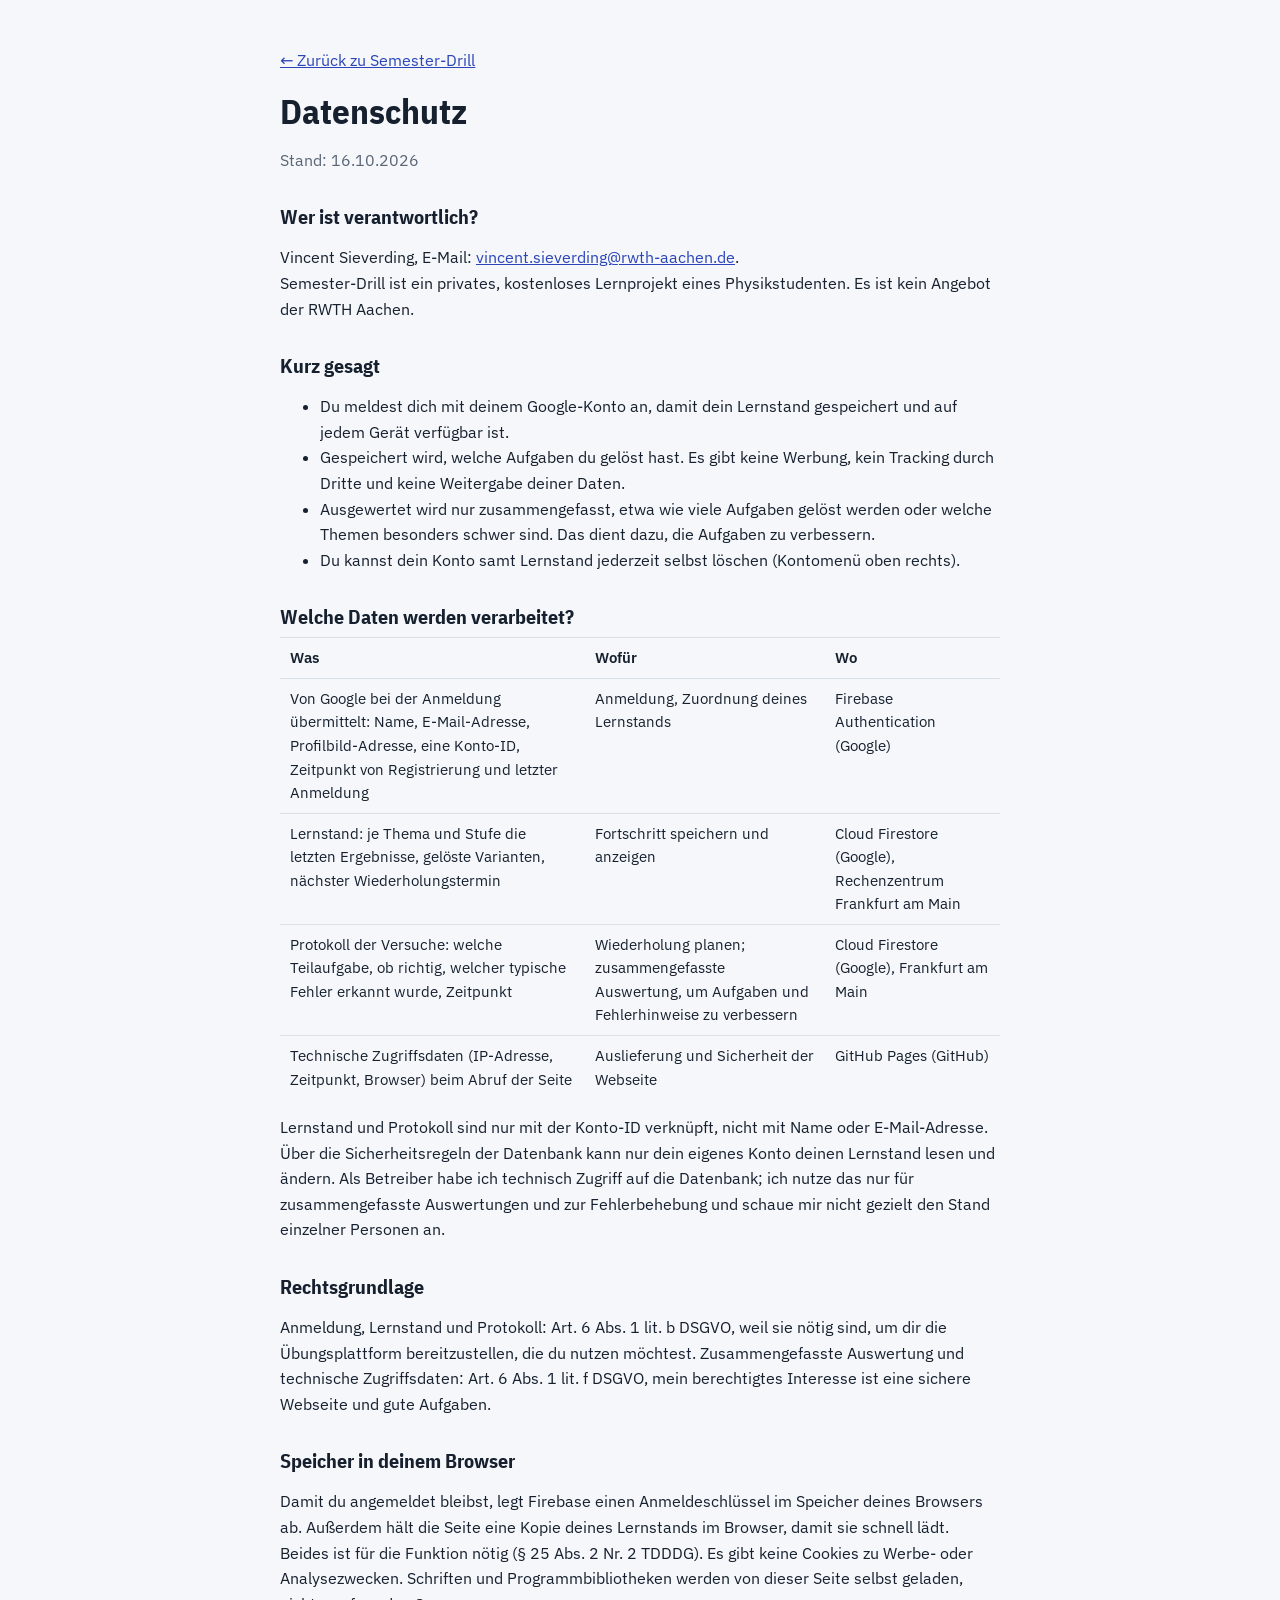
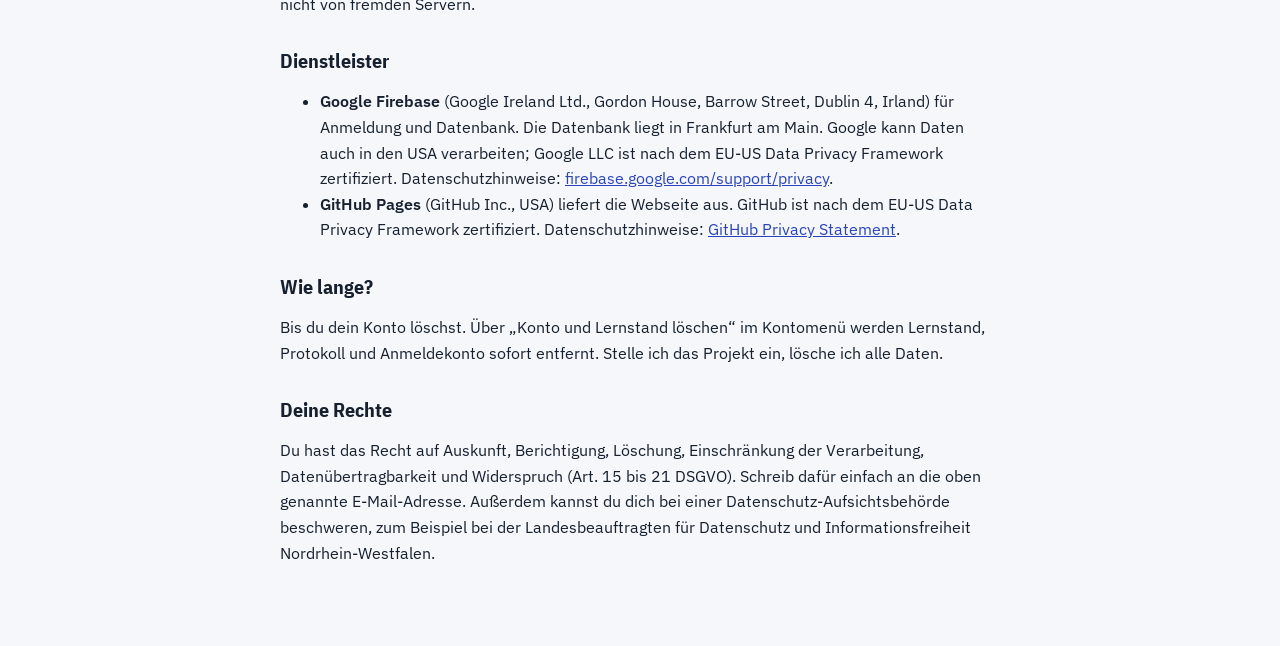
==== datenschutz.html @ 7248c143 "Semester-Drill Web-Version Co-Authored-By: Claude Opus 5.5 <noreply@anthropic.com>" ====
<!doctype html>
<html lang="de">
<head>
<meta charset="utf-8">
<meta name="viewport" content="width=device-width, initial-scale=1">
<title>Datenschutz · Semester-Drill</title>
<link rel="stylesheet" href="fonts/fonts.css">
<style>
:root { --ground: #F5F7FA; --surface: #FFFFFF; --ink: #16202E; --muted: #5A6576; --rule: #DAE0E8; --accent: #2B45B8;
  --display: "IBM Plex Sans Condensed", "Arial Narrow", sans-serif; --body: "IBM Plex Sans", "Segoe UI", system-ui, sans-serif; }
@media (prefers-color-scheme: dark) { :root:not([data-theme="light"]) { --ground: #0E131A; --surface: #151C26; --ink: #E4E9F0; --muted: #98A3B3; --rule: #2A3444; --accent: #8FA3FF; } }
:root[data-theme="dark"] { --ground: #0E131A; --surface: #151C26; --ink: #E4E9F0; --muted: #98A3B3; --rule: #2A3444; --accent: #8FA3FF; }
* { box-sizing: border-box; }
body { background: var(--ground); color: var(--ink); font-family: var(--body); line-height: 1.6; margin: 0; padding: 0 16px 64px; }
main { max-width: 72ch; margin: 0 auto; padding-top: 32px; }
h1, h2 { font-family: var(--display); line-height: 1.2; }
h1 { font-size: 2.2rem; margin: 0 0 4px; }
h2 { font-size: 1.25rem; margin: 32px 0 8px; }
a { color: var(--accent); }
.muted { color: var(--muted); }
table { border-collapse: collapse; width: 100%; font-size: .92rem; }
th, td { text-align: left; vertical-align: top; padding: 8px 10px; border-top: 1px solid var(--rule); }
</style>
</head>
<body>
<main>
<p><a href="./">← Zurück zu Semester-Drill</a></p>
<h1>Datenschutz</h1>
<p class="muted">Stand: 16.10.2026</p>

<h2>Wer ist verantwortlich?</h2>
<p>Vincent Sieverding, E-Mail: <a href="mailto:vincent.sieverding@rwth-aachen.de">vincent.sieverding@rwth-aachen.de</a>.<br>
Semester-Drill ist ein privates, kostenloses Lernprojekt eines Physikstudenten. Es ist kein Angebot der RWTH Aachen.</p>

<h2>Kurz gesagt</h2>
<ul>
  <li>Du meldest dich mit deinem Google-Konto an, damit dein Lernstand gespeichert und auf jedem Gerät verfügbar ist.</li>
  <li>Gespeichert wird, welche Aufgaben du gelöst hast. Es gibt keine Werbung, kein Tracking durch Dritte und keine Weitergabe deiner Daten.</li>
  <li>Ausgewertet wird nur zusammengefasst, etwa wie viele Aufgaben gelöst werden oder welche Themen besonders schwer sind.
    Das dient dazu, die Aufgaben zu verbessern.</li>
  <li>Du kannst dein Konto samt Lernstand jederzeit selbst löschen (Kontomenü oben rechts).</li>
</ul>

<h2>Welche Daten werden verarbeitet?</h2>
<table>
  <tr><th>Was</th><th>Wofür</th><th>Wo</th></tr>
  <tr><td>Von Google bei der Anmeldung übermittelt: Name, E-Mail-Adresse, Profilbild-Adresse, eine Konto-ID, Zeitpunkt
    von Registrierung und letzter Anmeldung</td><td>Anmeldung, Zuordnung deines Lernstands</td><td>Firebase Authentication (Google)</td></tr>
  <tr><td>Lernstand: je Thema und Stufe die letzten Ergebnisse, gelöste Varianten, nächster Wiederholungstermin</td>
    <td>Fortschritt speichern und anzeigen</td><td>Cloud Firestore (Google), Rechenzentrum Frankfurt am Main</td></tr>
  <tr><td>Protokoll der Versuche: welche Teilaufgabe, ob richtig, welcher typische Fehler erkannt wurde, Zeitpunkt</td>
    <td>Wiederholung planen; zusammengefasste Auswertung, um Aufgaben und Fehlerhinweise zu verbessern</td>
    <td>Cloud Firestore (Google), Frankfurt am Main</td></tr>
  <tr><td>Technische Zugriffsdaten (IP-Adresse, Zeitpunkt, Browser) beim Abruf der Seite</td>
    <td>Auslieferung und Sicherheit der Webseite</td><td>GitHub Pages (GitHub)</td></tr>
</table>
<p>Lernstand und Protokoll sind nur mit der Konto-ID verknüpft, nicht mit Name oder E-Mail-Adresse. Über die
Sicherheitsregeln der Datenbank kann nur dein eigenes Konto deinen Lernstand lesen und ändern. Als Betreiber habe ich
technisch Zugriff auf die Datenbank; ich nutze das nur für zusammengefasste Auswertungen und zur Fehlerbehebung und
schaue mir nicht gezielt den Stand einzelner Personen an.</p>

<h2>Rechtsgrundlage</h2>
<p>Anmeldung, Lernstand und Protokoll: Art. 6 Abs. 1 lit. b DSGVO, weil sie nötig sind, um dir die Übungsplattform
bereitzustellen, die du nutzen möchtest. Zusammengefasste Auswertung und technische Zugriffsdaten: Art. 6 Abs. 1 lit. f
DSGVO, mein berechtigtes Interesse ist eine sichere Webseite und gute Aufgaben.</p>

<h2>Speicher in deinem Browser</h2>
<p>Damit du angemeldet bleibst, legt Firebase einen Anmeldeschlüssel im Speicher deines Browsers ab. Außerdem hält die
Seite eine Kopie deines Lernstands im Browser, damit sie schnell lädt. Beides ist für die Funktion nötig (§ 25 Abs. 2
Nr. 2 TDDDG). Es gibt keine Cookies zu Werbe- oder Analysezwecken. Schriften und Programmbibliotheken werden von dieser
Seite selbst geladen, nicht von fremden Servern.</p>

<h2>Dienstleister</h2>
<ul>
  <li><strong>Google Firebase</strong> (Google Ireland Ltd., Gordon House, Barrow Street, Dublin 4, Irland) für Anmeldung
    und Datenbank. Die Datenbank liegt in Frankfurt am Main. Google kann Daten auch in den USA verarbeiten; Google LLC ist
    nach dem EU-US Data Privacy Framework zertifiziert. Datenschutzhinweise:
    <a href="https://firebase.google.com/support/privacy">firebase.google.com/support/privacy</a>.</li>
  <li><strong>GitHub Pages</strong> (GitHub Inc., USA) liefert die Webseite aus. GitHub ist nach dem EU-US Data Privacy
    Framework zertifiziert. Datenschutzhinweise:
    <a href="https://docs.github.com/de/site-policy/privacy-policies/github-general-privacy-statement">GitHub Privacy Statement</a>.</li>
</ul>

<h2>Wie lange?</h2>
<p>Bis du dein Konto löschst. Über „Konto und Lernstand löschen“ im Kontomenü werden Lernstand, Protokoll und
Anmeldekonto sofort entfernt. Stelle ich das Projekt ein, lösche ich alle Daten.</p>

<h2>Deine Rechte</h2>
<p>Du hast das Recht auf Auskunft, Berichtigung, Löschung, Einschränkung der Verarbeitung, Datenübertragbarkeit und
Widerspruch (Art. 15 bis 21 DSGVO). Schreib dafür einfach an die oben genannte E-Mail-Adresse. Außerdem kannst du dich bei
einer Datenschutz-Aufsichtsbehörde beschweren, zum Beispiel bei der Landesbeauftragten für Datenschutz und
Informationsfreiheit Nordrhein-Westfalen.</p>
</main>
</body>
</html>
---- fonts/fonts.css ----
/* greek */
@font-face {
  font-family: 'IBM Plex Sans';
  font-style: normal;
  font-weight: 400;
  font-stretch: 100%;
  font-display: swap;
  src: url(IBMPlexSans-400-greek.woff2) format('woff2');
  unicode-range: U+0370-0377, U+037A-037F, U+0384-038A, U+038C, U+038E-03A1, U+03A3-03FF;
}
/* latin-ext */
@font-face {
  font-family: 'IBM Plex Sans';
  font-style: normal;
  font-weight: 400;
  font-stretch: 100%;
  font-display: swap;
  src: url(IBMPlexSans-400-latin-ext.woff2) format('woff2');
  unicode-range: U+0100-02BA, U+02BD-02C5, U+02C7-02CC, U+02CE-02D7, U+02DD-02FF, U+0304, U+0308, U+0329, U+1D00-1DBF, U+1E00-1E9F, U+1EF2-1EFF, U+2020, U+20A0-20AB, U+20AD-20C4, U+2113, U+2C60-2C7F, U+A720-A7FF;
}
/* latin */
@font-face {
  font-family: 'IBM Plex Sans';
  font-style: normal;
  font-weight: 400;
  font-stretch: 100%;
  font-display: swap;
  src: url(IBMPlexSans-400-latin.woff2) format('woff2');
  unicode-range: U+0000-00FF, U+0131, U+0152-0153, U+02BB-02BC, U+02C6, U+02DA, U+02DC, U+0304, U+0308, U+0329, U+2000-206F, U+20AC, U+2122, U+2191, U+2193, U+2212, U+2215, U+FEFF, U+FFFD;
}
/* greek */
@font-face {
  font-family: 'IBM Plex Sans';
  font-style: normal;
  font-weight: 500;
  font-stretch: 100%;
  font-display: swap;
  src: url(IBMPlexSans-500-greek.woff2) format('woff2');
  unicode-range: U+0370-0377, U+037A-037F, U+0384-038A, U+038C, U+038E-03A1, U+03A3-03FF;
}
/* latin-ext */
@font-face {
  font-family: 'IBM Plex Sans';
  font-style: normal;
  font-weight: 500;
  font-stretch: 100%;
  font-display: swap;
  src: url(IBMPlexSans-500-latin-ext.woff2) format('woff2');
  unicode-range: U+0100-02BA, U+02BD-02C5, U+02C7-02CC, U+02CE-02D7, U+02DD-02FF, U+0304, U+0308, U+0329, U+1D00-1DBF, U+1E00-1E9F, U+1EF2-1EFF, U+2020, U+20A0-20AB, U+20AD-20C4, U+2113, U+2C60-2C7F, U+A720-A7FF;
}
/* latin */
@font-face {
  font-family: 'IBM Plex Sans';
  font-style: normal;
  font-weight: 500;
  font-stretch: 100%;
  font-display: swap;
  src: url(IBMPlexSans-500-latin.woff2) format('woff2');
  unicode-range: U+0000-00FF, U+0131, U+0152-0153, U+02BB-02BC, U+02C6, U+02DA, U+02DC, U+0304, U+0308, U+0329, U+2000-206F, U+20AC, U+2122, U+2191, U+2193, U+2212, U+2215, U+FEFF, U+FFFD;
}
/* greek */
@font-face {
  font-family: 'IBM Plex Sans';
  font-style: normal;
  font-weight: 600;
  font-stretch: 100%;
  font-display: swap;
  src: url(IBMPlexSans-600-greek.woff2) format('woff2');
  unicode-range: U+0370-0377, U+037A-037F, U+0384-038A, U+038C, U+038E-03A1, U+03A3-03FF;
}
/* latin-ext */
@font-face {
  font-family: 'IBM Plex Sans';
  font-style: normal;
  font-weight: 600;
  font-stretch: 100%;
  font-display: swap;
  src: url(IBMPlexSans-600-latin-ext.woff2) format('woff2');
  unicode-range: U+0100-02BA, U+02BD-02C5, U+02C7-02CC, U+02CE-02D7, U+02DD-02FF, U+0304, U+0308, U+0329, U+1D00-1DBF, U+1E00-1E9F, U+1EF2-1EFF, U+2020, U+20A0-20AB, U+20AD-20C4, U+2113, U+2C60-2C7F, U+A720-A7FF;
}
/* latin */
@font-face {
  font-family: 'IBM Plex Sans';
  font-style: normal;
  font-weight: 600;
  font-stretch: 100%;
  font-display: swap;
  src: url(IBMPlexSans-600-latin.woff2) format('woff2');
  unicode-range: U+0000-00FF, U+0131, U+0152-0153, U+02BB-02BC, U+02C6, U+02DA, U+02DC, U+0304, U+0308, U+0329, U+2000-206F, U+20AC, U+2122, U+2191, U+2193, U+2212, U+2215, U+FEFF, U+FFFD;
}
/* latin-ext */
@font-face {
  font-family: 'IBM Plex Sans Condensed';
  font-style: normal;
  font-weight: 500;
  font-display: swap;
  src: url(IBMPlexSansCondensed-500-latin-ext.woff2) format('woff2');
  unicode-range: U+0100-02BA, U+02BD-02C5, U+02C7-02CC, U+02CE-02D7, U+02DD-02FF, U+0304, U+0308, U+0329, U+1D00-1DBF, U+1E00-1E9F, U+1EF2-1EFF, U+2020, U+20A0-20AB, U+20AD-20C4, U+2113, U+2C60-2C7F, U+A720-A7FF;
}
/* latin */
@font-face {
  font-family: 'IBM Plex Sans Condensed';
  font-style: normal;
  font-weight: 500;
  font-display: swap;
  src: url(IBMPlexSansCondensed-500-latin.woff2) format('woff2');
  unicode-range: U+0000-00FF, U+0131, U+0152-0153, U+02BB-02BC, U+02C6, U+02DA, U+02DC, U+0304, U+0308, U+0329, U+2000-206F, U+20AC, U+2122, U+2191, U+2193, U+2212, U+2215, U+FEFF, U+FFFD;
}
/* latin-ext */
@font-face {
  font-family: 'IBM Plex Sans Condensed';
  font-style: normal;
  font-weight: 600;
  font-display: swap;
  src: url(IBMPlexSansCondensed-600-latin-ext.woff2) format('woff2');
  unicode-range: U+0100-02BA, U+02BD-02C5, U+02C7-02CC, U+02CE-02D7, U+02DD-02FF, U+0304, U+0308, U+0329, U+1D00-1DBF, U+1E00-1E9F, U+1EF2-1EFF, U+2020, U+20A0-20AB, U+20AD-20C4, U+2113, U+2C60-2C7F, U+A720-A7FF;
}
/* latin */
@font-face {
  font-family: 'IBM Plex Sans Condensed';
  font-style: normal;
  font-weight: 600;
  font-display: swap;
  src: url(IBMPlexSansCondensed-600-latin.woff2) format('woff2');
  unicode-range: U+0000-00FF, U+0131, U+0152-0153, U+02BB-02BC, U+02C6, U+02DA, U+02DC, U+0304, U+0308, U+0329, U+2000-206F, U+20AC, U+2122, U+2191, U+2193, U+2212, U+2215, U+FEFF, U+FFFD;
}
/* latin-ext */
@font-face {
  font-family: 'IBM Plex Sans Condensed';
  font-style: normal;
  font-weight: 700;
  font-display: swap;
  src: url(IBMPlexSansCondensed-700-latin-ext.woff2) format('woff2');
  unicode-range: U+0100-02BA, U+02BD-02C5, U+02C7-02CC, U+02CE-02D7, U+02DD-02FF, U+0304, U+0308, U+0329, U+1D00-1DBF, U+1E00-1E9F, U+1EF2-1EFF, U+2020, U+20A0-20AB, U+20AD-20C4, U+2113, U+2C60-2C7F, U+A720-A7FF;
}
/* latin */
@font-face {
  font-family: 'IBM Plex Sans Condensed';
  font-style: normal;
  font-weight: 700;
  font-display: swap;
  src: url(IBMPlexSansCondensed-700-latin.woff2) format('woff2');
  unicode-range: U+0000-00FF, U+0131, U+0152-0153, U+02BB-02BC, U+02C6, U+02DA, U+02DC, U+0304, U+0308, U+0329, U+2000-206F, U+20AC, U+2122, U+2191, U+2193, U+2212, U+2215, U+FEFF, U+FFFD;
}
/* greek */
@font-face {
  font-family: 'JetBrains Mono';
  font-style: normal;
  font-weight: 400;
  font-display: swap;
  src: url(JetBrainsMono-400-greek.woff2) format('woff2');
  unicode-range: U+0370-0377, U+037A-037F, U+0384-038A, U+038C, U+038E-03A1, U+03A3-03FF;
}
/* latin-ext */
@font-face {
  font-family: 'JetBrains Mono';
  font-style: normal;
  font-weight: 400;
  font-display: swap;
  src: url(JetBrainsMono-400-latin-ext.woff2) format('woff2');
  unicode-range: U+0100-02BA, U+02BD-02C5, U+02C7-02CC, U+02CE-02D7, U+02DD-02FF, U+0304, U+0308, U+0329, U+1D00-1DBF, U+1E00-1E9F, U+1EF2-1EFF, U+2020, U+20A0-20AB, U+20AD-20C4, U+2113, U+2C60-2C7F, U+A720-A7FF;
}
/* latin */
@font-face {
  font-family: 'JetBrains Mono';
  font-style: normal;
  font-weight: 400;
  font-display: swap;
  src: url(JetBrainsMono-400-latin.woff2) format('woff2');
  unicode-range: U+0000-00FF, U+0131, U+0152-0153, U+02BB-02BC, U+02C6, U+02DA, U+02DC, U+0304, U+0308, U+0329, U+2000-206F, U+20AC, U+2122, U+2191, U+2193, U+2212, U+2215, U+FEFF, U+FFFD;
}
/* greek */
@font-face {
  font-family: 'JetBrains Mono';
  font-style: normal;
  font-weight: 500;
  font-display: swap;
  src: url(JetBrainsMono-500-greek.woff2) format('woff2');
  unicode-range: U+0370-0377, U+037A-037F, U+0384-038A, U+038C, U+038E-03A1, U+03A3-03FF;
}
/* latin-ext */
@font-face {
  font-family: 'JetBrains Mono';
  font-style: normal;
  font-weight: 500;
  font-display: swap;
  src: url(JetBrainsMono-500-latin-ext.woff2) format('woff2');
  unicode-range: U+0100-02BA, U+02BD-02C5, U+02C7-02CC, U+02CE-02D7, U+02DD-02FF, U+0304, U+0308, U+0329, U+1D00-1DBF, U+1E00-1E9F, U+1EF2-1EFF, U+2020, U+20A0-20AB, U+20AD-20C4, U+2113, U+2C60-2C7F, U+A720-A7FF;
}
/* latin */
@font-face {
  font-family: 'JetBrains Mono';
  font-style: normal;
  font-weight: 500;
  font-display: swap;
  src: url(JetBrainsMono-500-latin.woff2) format('woff2');
  unicode-range: U+0000-00FF, U+0131, U+0152-0153, U+02BB-02BC, U+02C6, U+02DA, U+02DC, U+0304, U+0308, U+0329, U+2000-206F, U+20AC, U+2122, U+2191, U+2193, U+2212, U+2215, U+FEFF, U+FFFD;
}
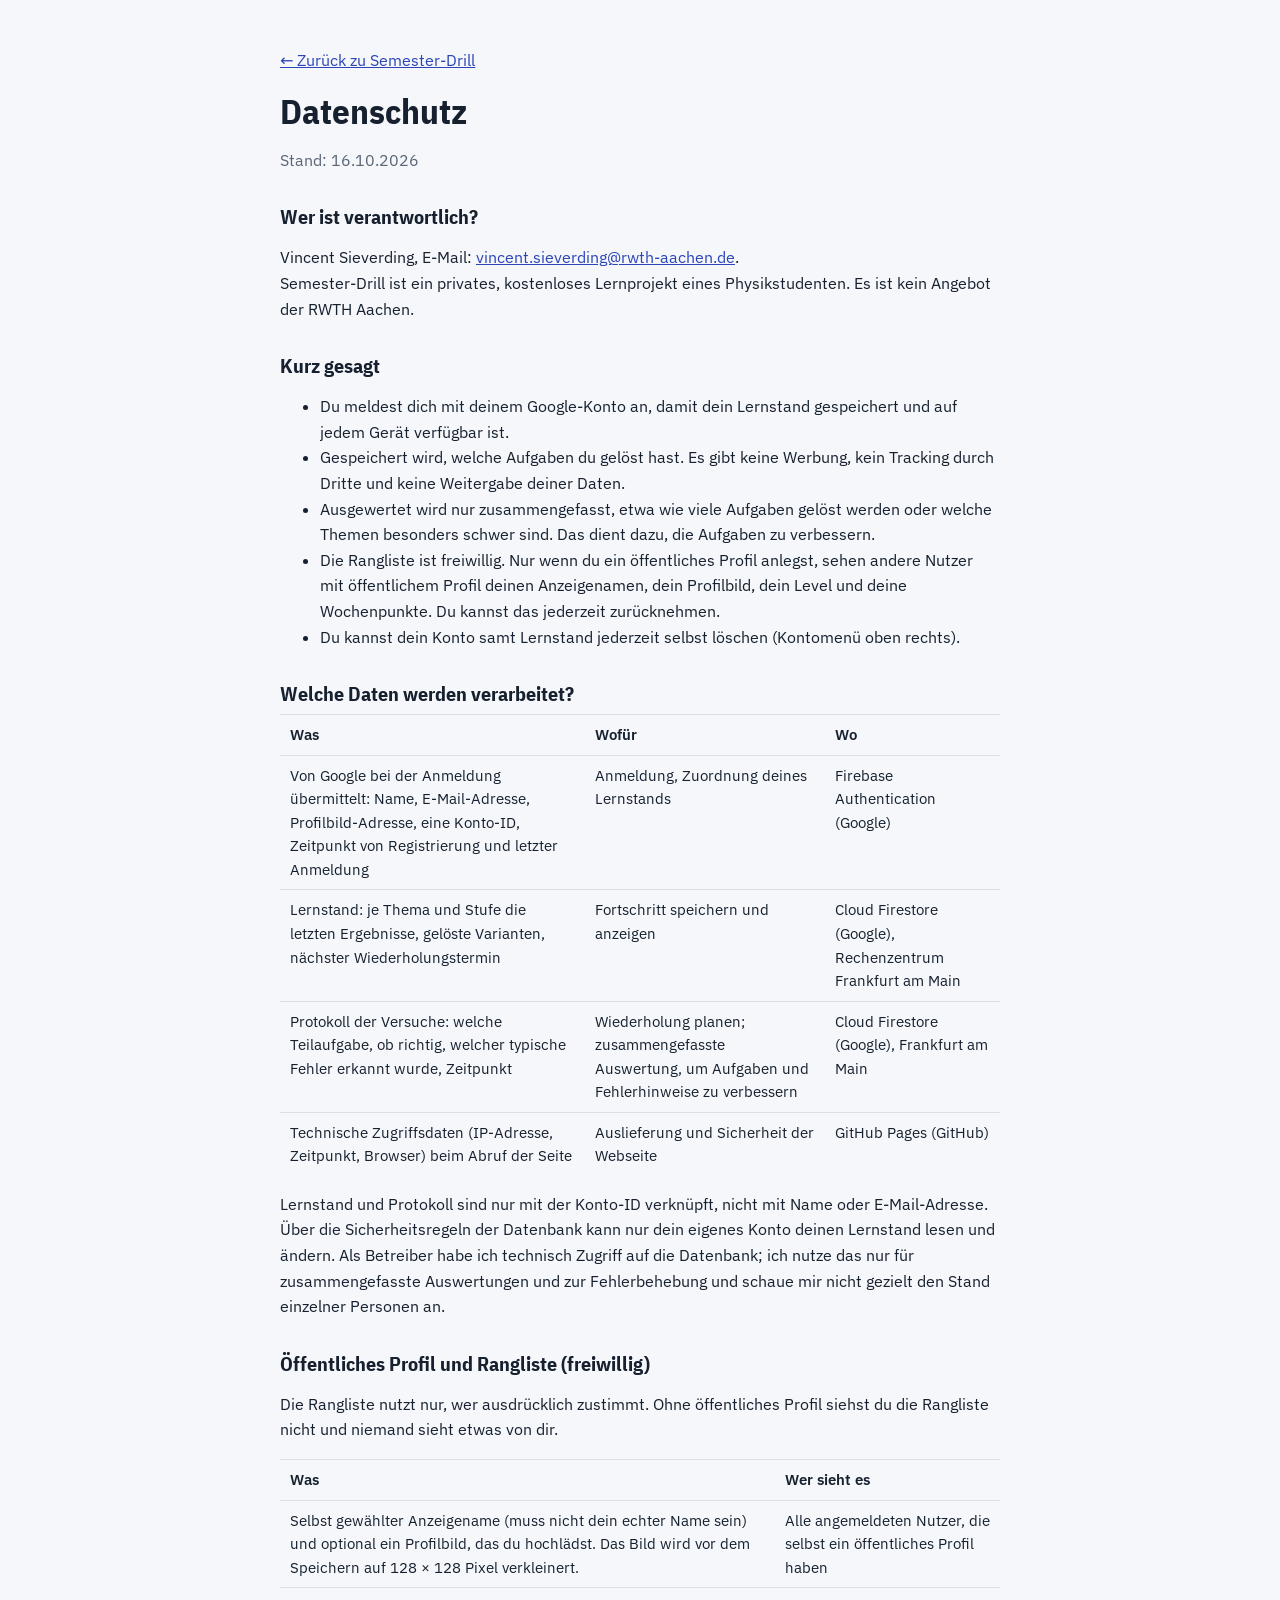
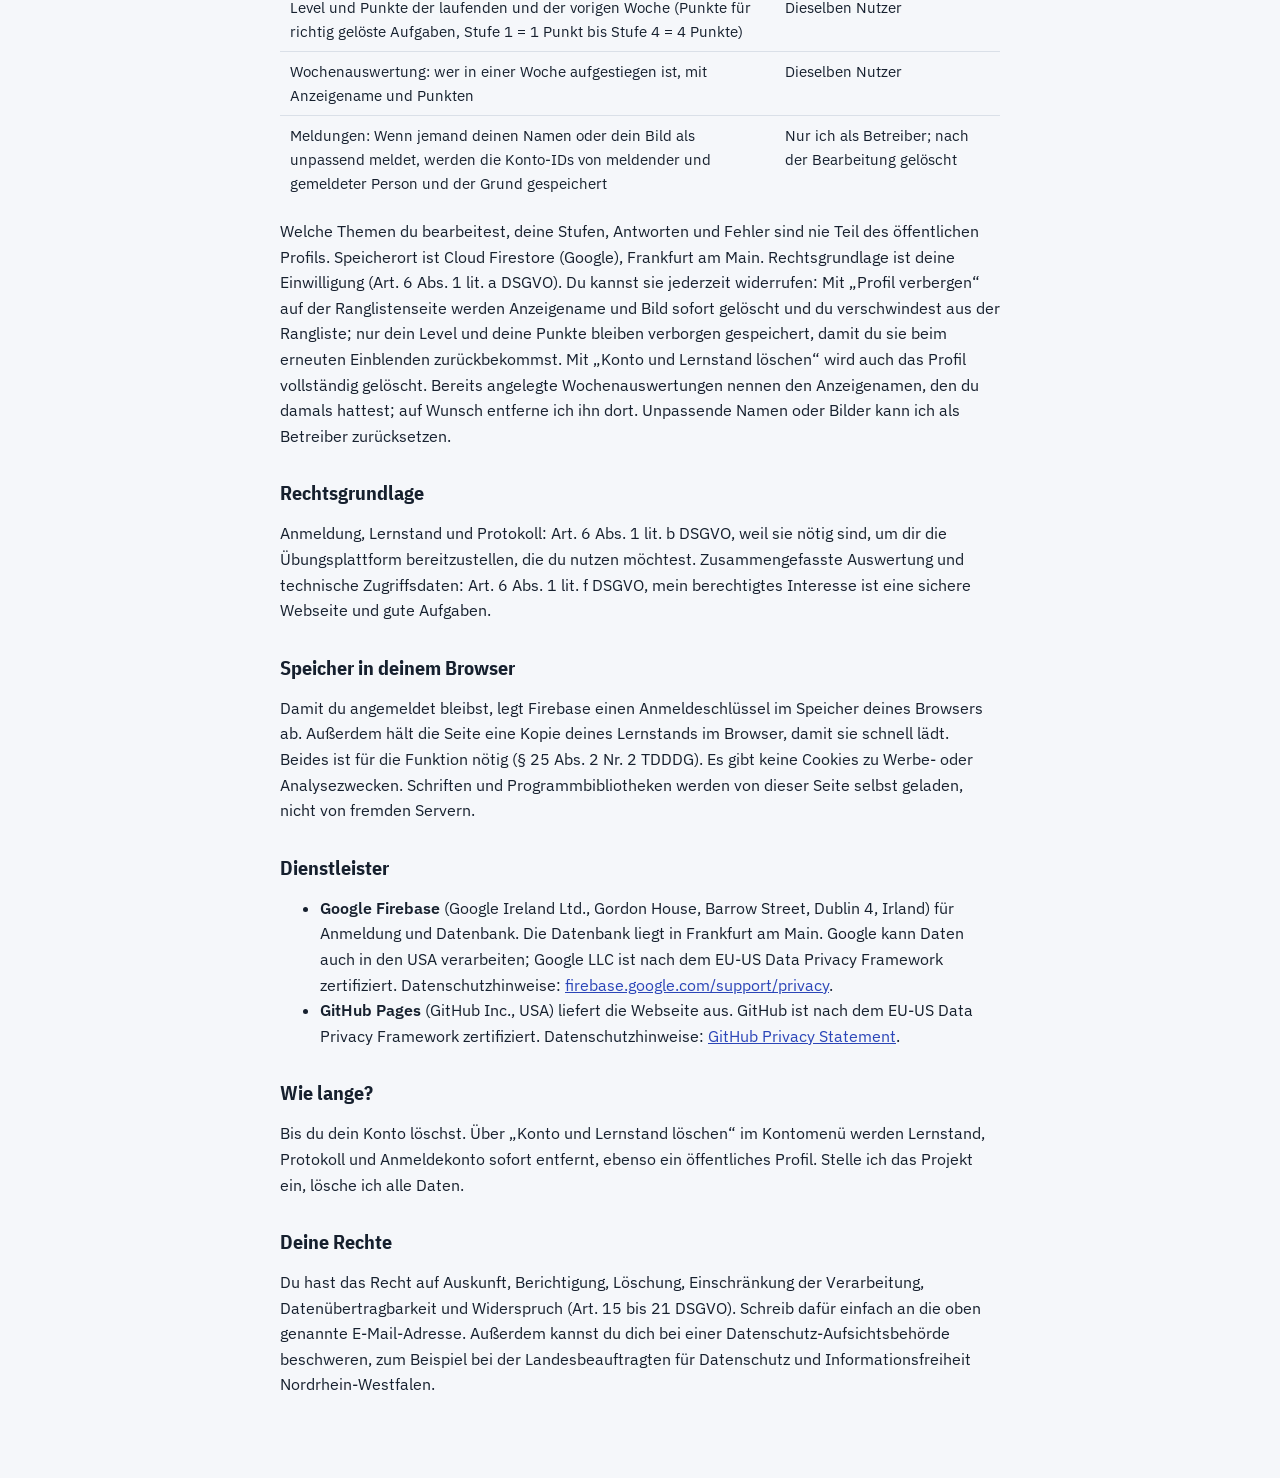
==== commit ba858863: "Rangliste als Seitenleiste mit freiwilligem öffentlichem Profil Co-Authored-By: Claude Opus 5.5 <nor" ====
--- a/datenschutz.html
+++ b/datenschutz.html
@@ -38,6 +38,8 @@
   <li>Gespeichert wird, welche Aufgaben du gelöst hast. Es gibt keine Werbung, kein Tracking durch Dritte und keine Weitergabe deiner Daten.</li>
   <li>Ausgewertet wird nur zusammengefasst, etwa wie viele Aufgaben gelöst werden oder welche Themen besonders schwer sind.
     Das dient dazu, die Aufgaben zu verbessern.</li>
+  <li>Die Rangliste ist freiwillig. Nur wenn du ein öffentliches Profil anlegst, sehen andere Nutzer mit öffentlichem
+    Profil deinen Anzeigenamen, dein Profilbild, dein Level und deine Wochenpunkte. Du kannst das jederzeit zurücknehmen.</li>
   <li>Du kannst dein Konto samt Lernstand jederzeit selbst löschen (Kontomenü oben rechts).</li>
 </ul>
 
@@ -58,6 +60,28 @@
 Sicherheitsregeln der Datenbank kann nur dein eigenes Konto deinen Lernstand lesen und ändern. Als Betreiber habe ich
 technisch Zugriff auf die Datenbank; ich nutze das nur für zusammengefasste Auswertungen und zur Fehlerbehebung und
 schaue mir nicht gezielt den Stand einzelner Personen an.</p>
+
+<h2 id="rangliste">Öffentliches Profil und Rangliste (freiwillig)</h2>
+<p>Die Rangliste nutzt nur, wer ausdrücklich zustimmt. Ohne öffentliches Profil siehst du die Rangliste nicht und
+niemand sieht etwas von dir.</p>
+<table>
+  <tr><th>Was</th><th>Wer sieht es</th></tr>
+  <tr><td>Selbst gewählter Anzeigename (muss nicht dein echter Name sein) und optional ein Profilbild, das du hochlädst.
+    Das Bild wird vor dem Speichern auf 128 × 128 Pixel verkleinert.</td>
+    <td>Alle angemeldeten Nutzer, die selbst ein öffentliches Profil haben</td></tr>
+  <tr><td>Level und Punkte der laufenden und der vorigen Woche (Punkte für richtig gelöste Aufgaben, Stufe 1 = 1 Punkt
+    bis Stufe 4 = 4 Punkte)</td><td>Dieselben Nutzer</td></tr>
+  <tr><td>Wochenauswertung: wer in einer Woche aufgestiegen ist, mit Anzeigename und Punkten</td><td>Dieselben Nutzer</td></tr>
+  <tr><td>Meldungen: Wenn jemand deinen Namen oder dein Bild als unpassend meldet, werden die Konto-IDs von meldender
+    und gemeldeter Person und der Grund gespeichert</td><td>Nur ich als Betreiber; nach der Bearbeitung gelöscht</td></tr>
+</table>
+<p>Welche Themen du bearbeitest, deine Stufen, Antworten und Fehler sind nie Teil des öffentlichen Profils.
+Speicherort ist Cloud Firestore (Google), Frankfurt am Main. Rechtsgrundlage ist deine Einwilligung (Art. 6 Abs. 1
+lit. a DSGVO). Du kannst sie jederzeit widerrufen: Mit „Profil verbergen“ auf der Ranglistenseite werden Anzeigename
+und Bild sofort gelöscht und du verschwindest aus der Rangliste; nur dein Level und deine Punkte bleiben verborgen
+gespeichert, damit du sie beim erneuten Einblenden zurückbekommst. Mit „Konto und Lernstand löschen“ wird auch das
+Profil vollständig gelöscht. Bereits angelegte Wochenauswertungen nennen den Anzeigenamen, den du damals hattest; auf
+Wunsch entferne ich ihn dort. Unpassende Namen oder Bilder kann ich als Betreiber zurücksetzen.</p>
 
 <h2>Rechtsgrundlage</h2>
 <p>Anmeldung, Lernstand und Protokoll: Art. 6 Abs. 1 lit. b DSGVO, weil sie nötig sind, um dir die Übungsplattform
@@ -83,7 +107,7 @@
 
 <h2>Wie lange?</h2>
 <p>Bis du dein Konto löschst. Über „Konto und Lernstand löschen“ im Kontomenü werden Lernstand, Protokoll und
-Anmeldekonto sofort entfernt. Stelle ich das Projekt ein, lösche ich alle Daten.</p>
+Anmeldekonto sofort entfernt, ebenso ein öffentliches Profil. Stelle ich das Projekt ein, lösche ich alle Daten.</p>
 
 <h2>Deine Rechte</h2>
 <p>Du hast das Recht auf Auskunft, Berichtigung, Löschung, Einschränkung der Verarbeitung, Datenübertragbarkeit und
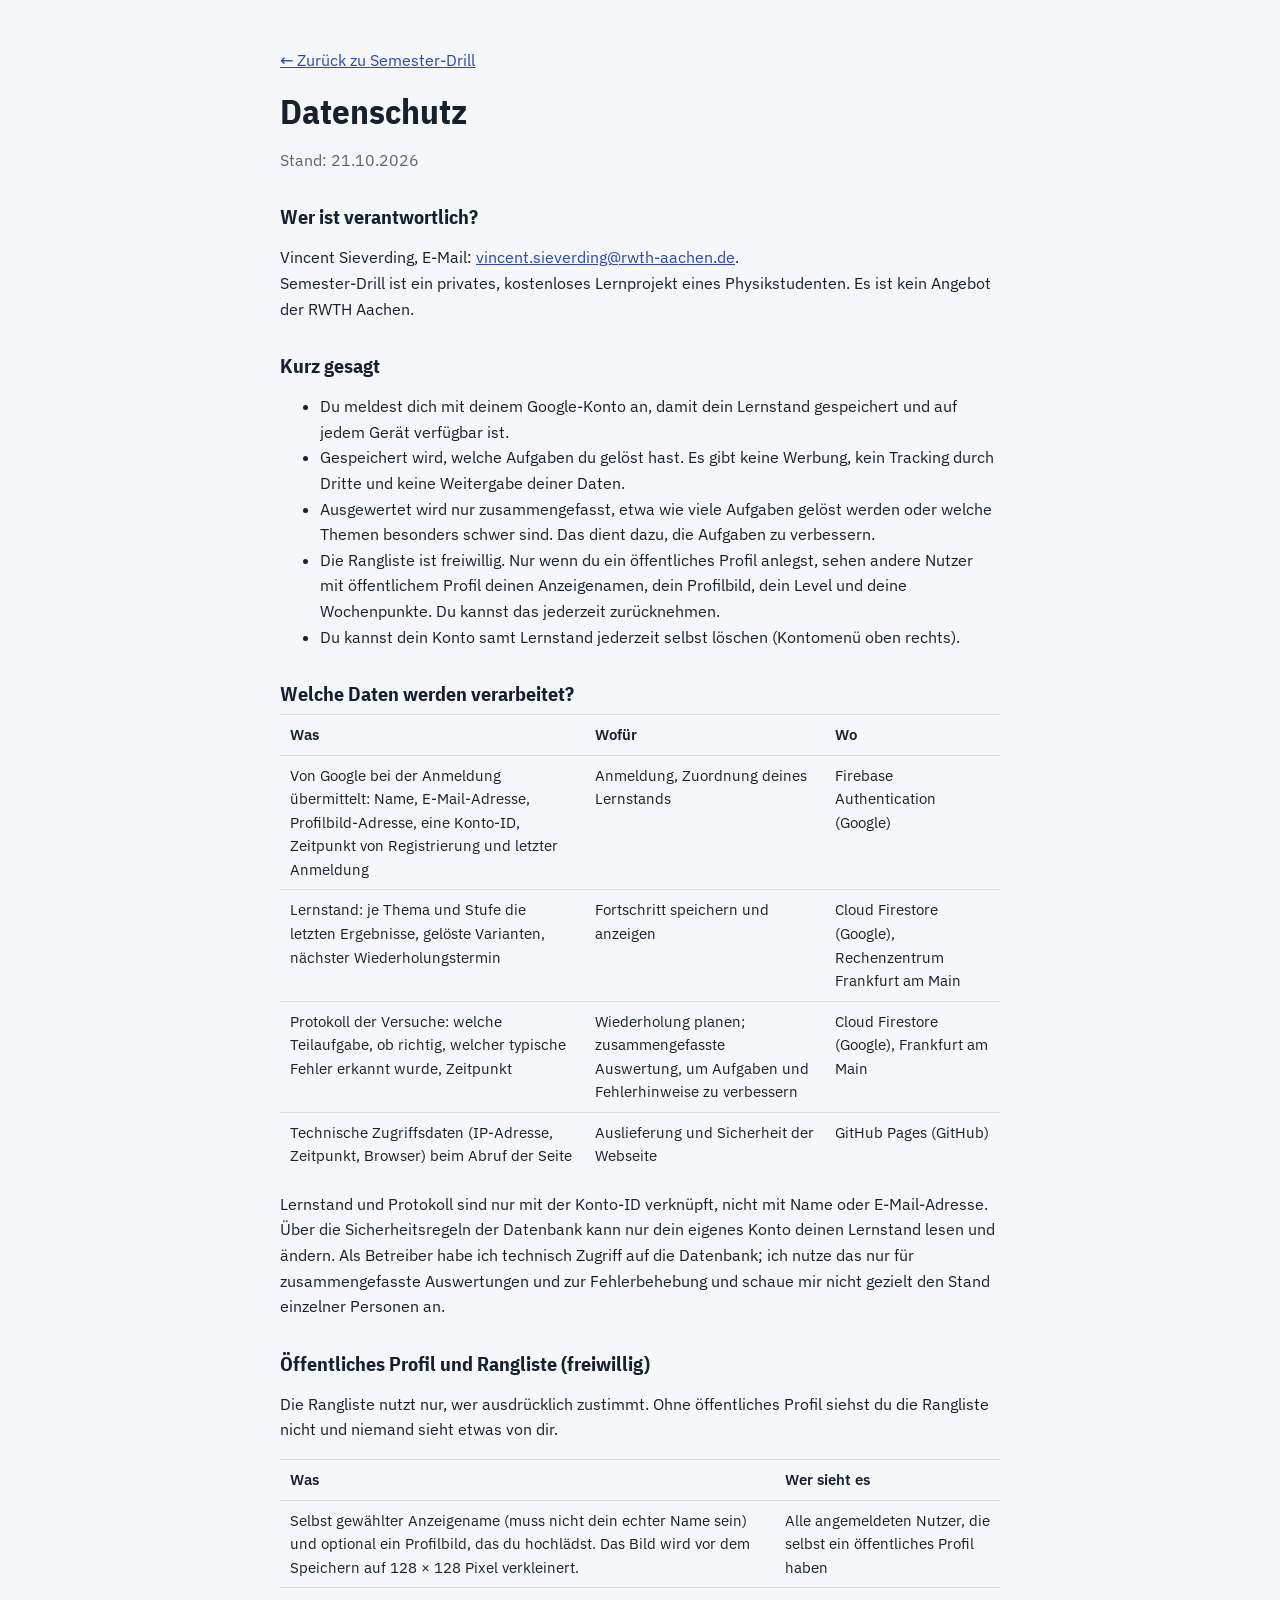
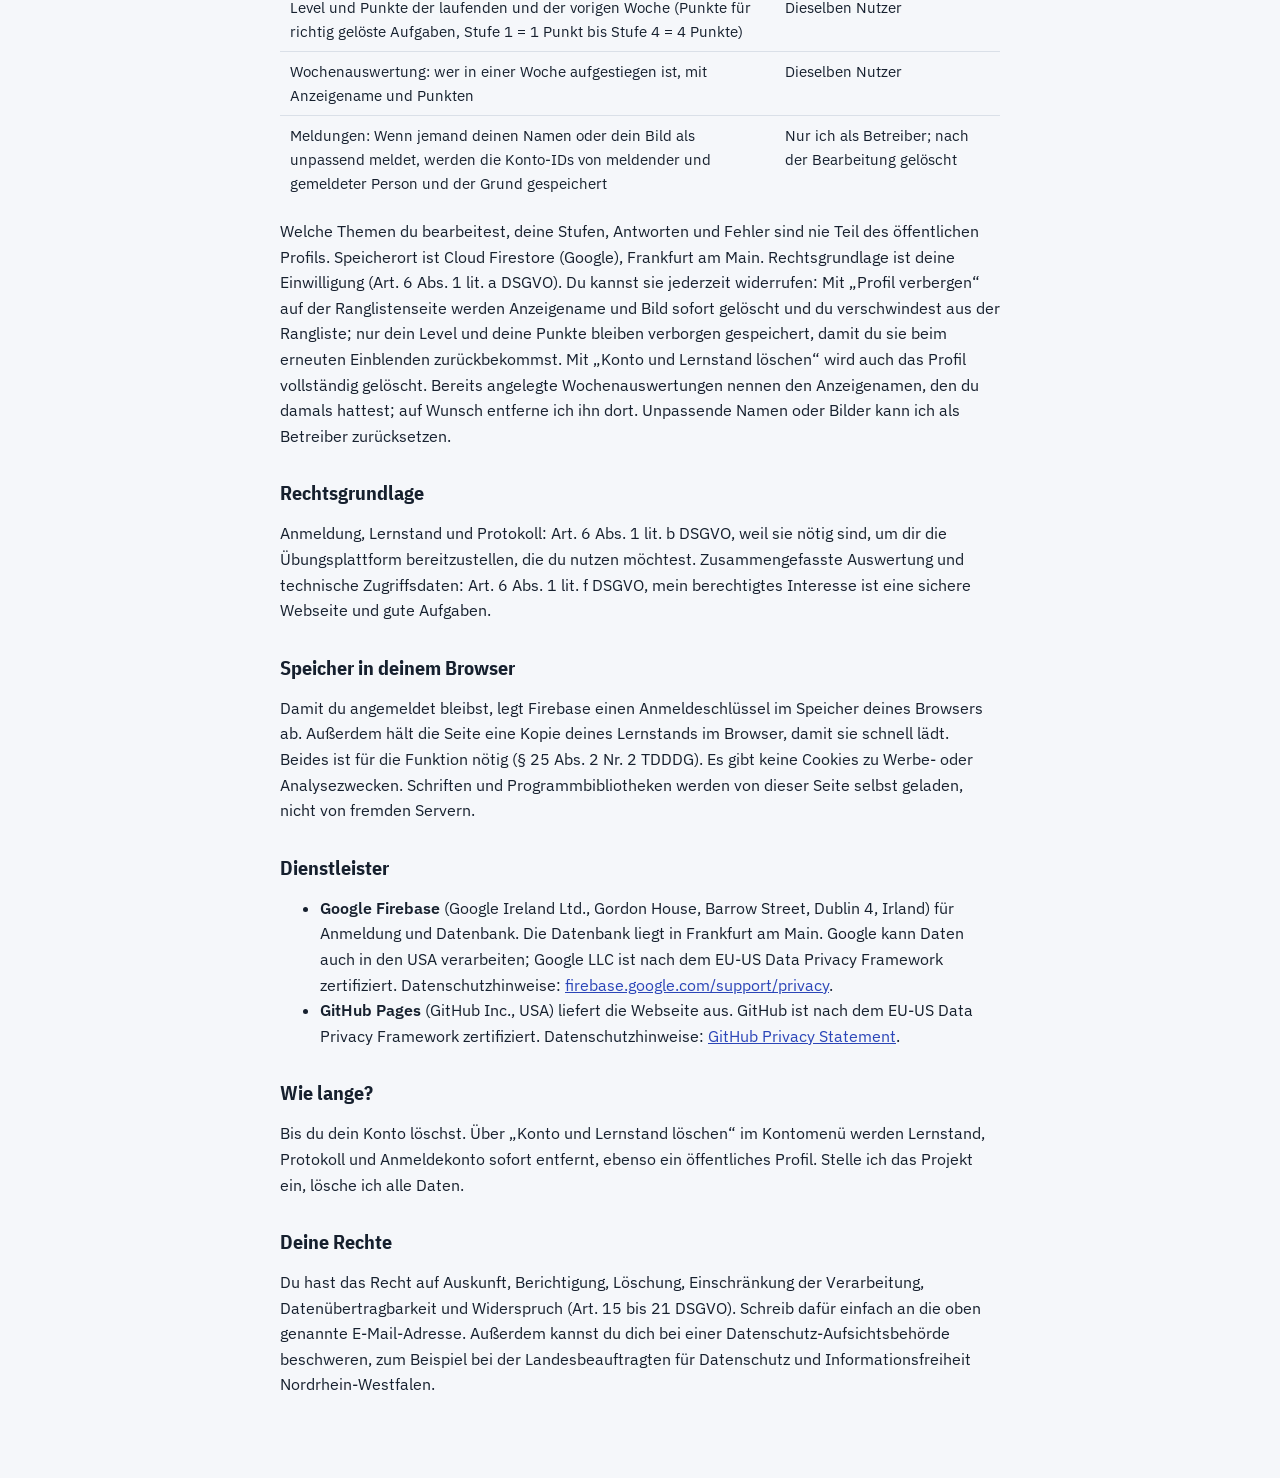
==== commit b797ff9e: "Stufen als verstanden abhaken Co-Authored-By: Claude Opus 5.5 <noreply@anthropic.com>" ====
--- a/datenschutz.html
+++ b/datenschutz.html
@@ -26,7 +26,7 @@
 <main>
 <p><a href="./">← Zurück zu Semester-Drill</a></p>
 <h1>Datenschutz</h1>
-<p class="muted">Stand: 16.10.2026</p>
+<p class="muted">Stand: 21.10.2026</p>
 
 <h2>Wer ist verantwortlich?</h2>
 <p>Vincent Sieverding, E-Mail: <a href="mailto:vincent.sieverding@rwth-aachen.de">vincent.sieverding@rwth-aachen.de</a>.<br>
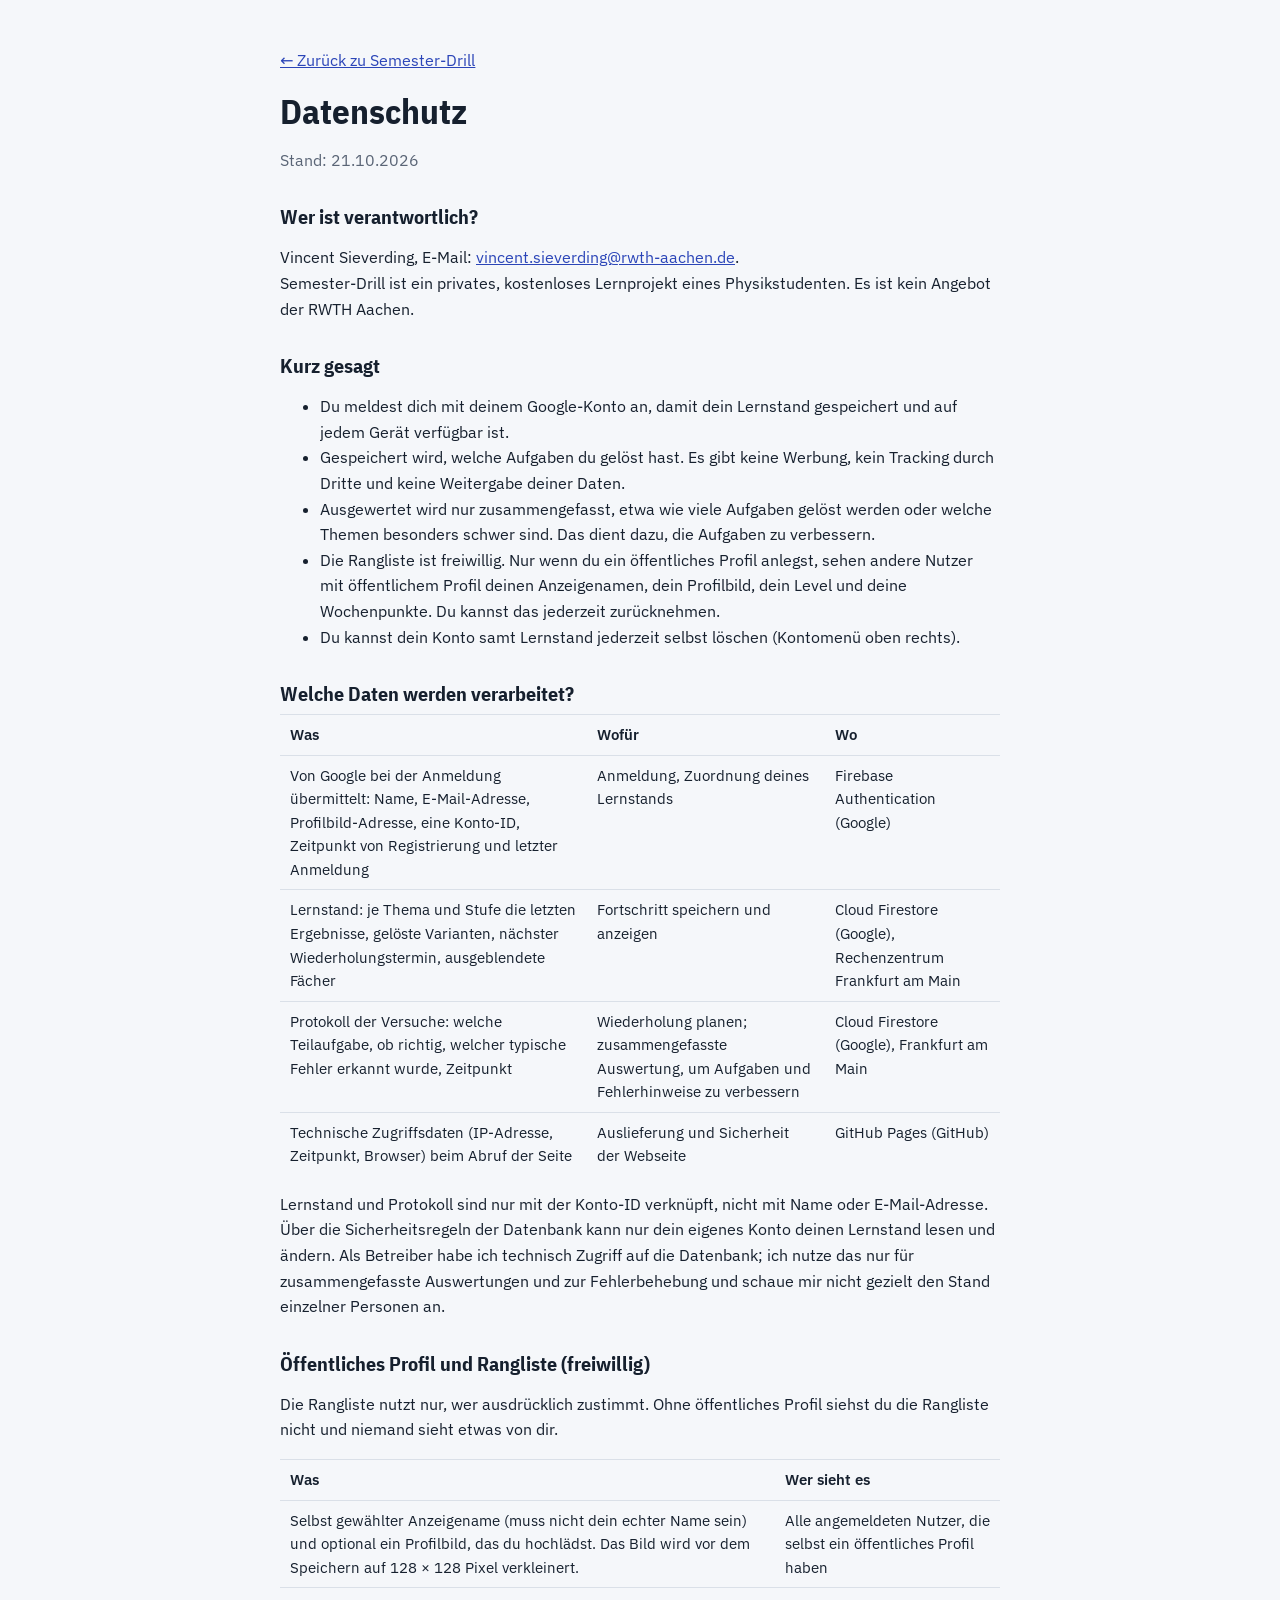
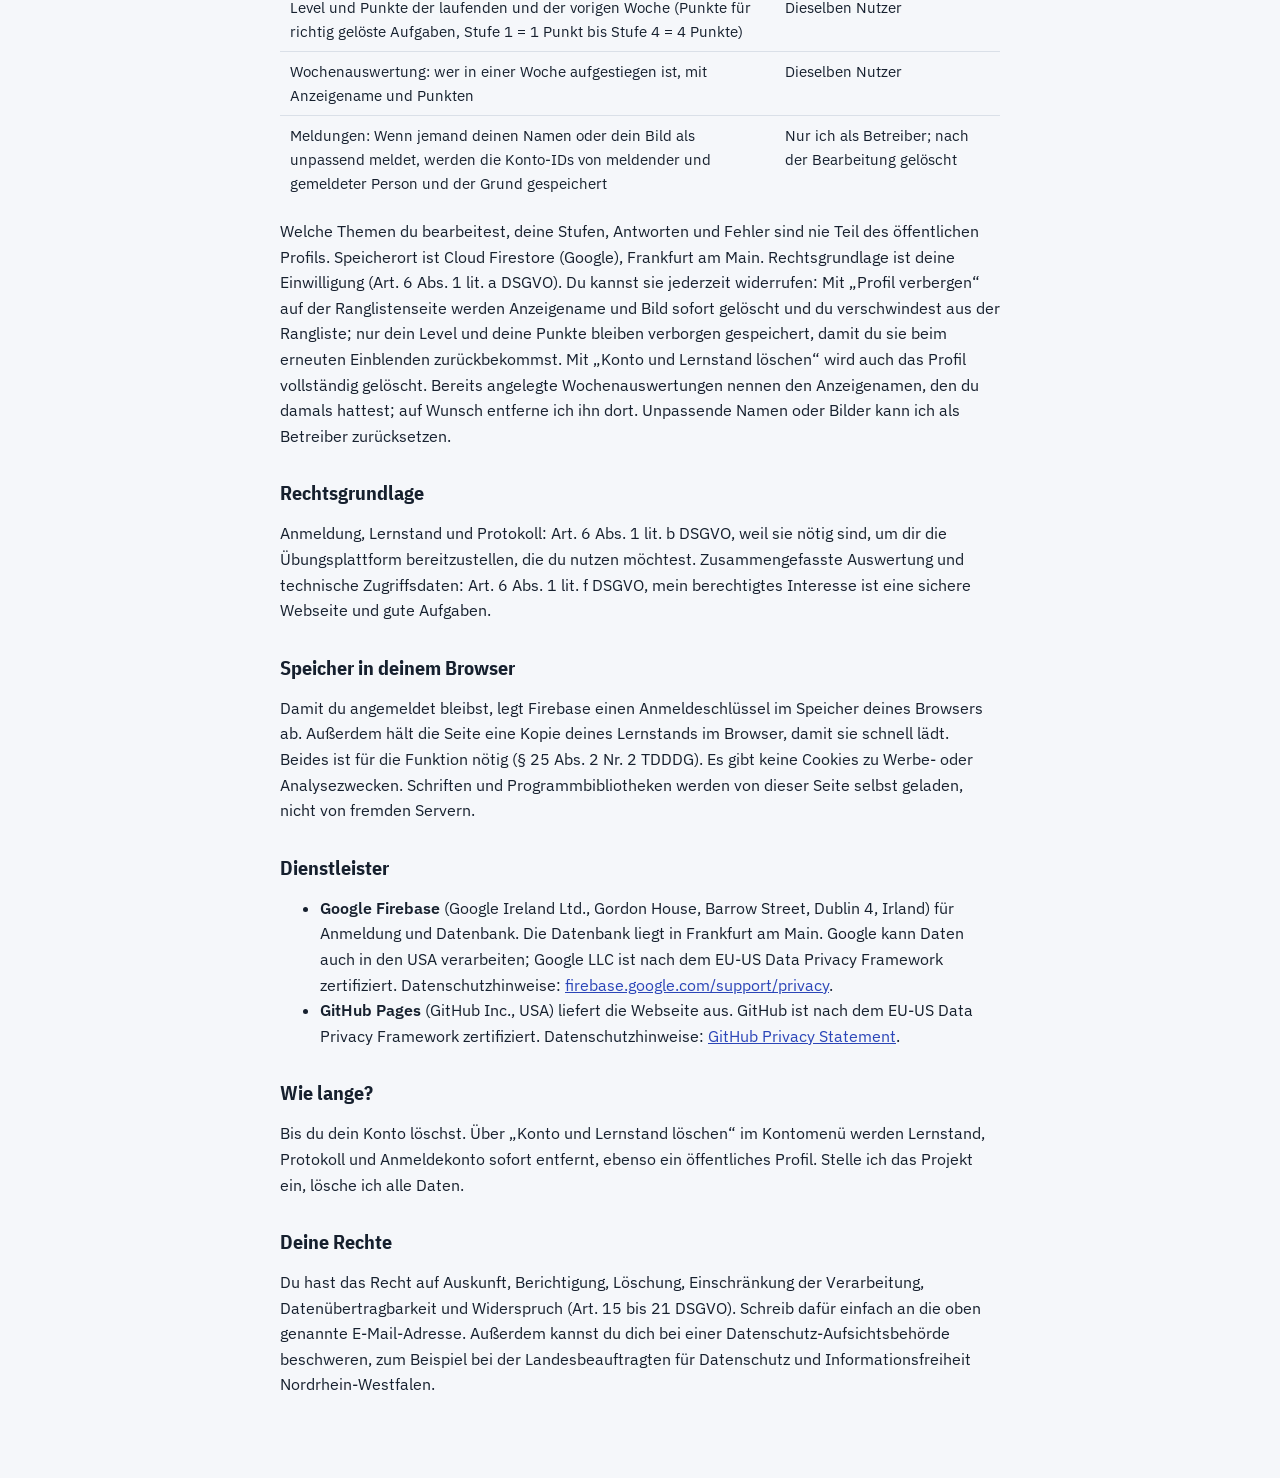
==== commit a6c42b6d: "Fächer auswählen (z. B. Physik Plus ohne HM1) Co-Authored-By: Claude Opus 5.5 <noreply@anthropic.com" ====
--- a/datenschutz.html
+++ b/datenschutz.html
@@ -48,7 +48,7 @@
   <tr><th>Was</th><th>Wofür</th><th>Wo</th></tr>
   <tr><td>Von Google bei der Anmeldung übermittelt: Name, E-Mail-Adresse, Profilbild-Adresse, eine Konto-ID, Zeitpunkt
     von Registrierung und letzter Anmeldung</td><td>Anmeldung, Zuordnung deines Lernstands</td><td>Firebase Authentication (Google)</td></tr>
-  <tr><td>Lernstand: je Thema und Stufe die letzten Ergebnisse, gelöste Varianten, nächster Wiederholungstermin</td>
+  <tr><td>Lernstand: je Thema und Stufe die letzten Ergebnisse, gelöste Varianten, nächster Wiederholungstermin, ausgeblendete Fächer</td>
     <td>Fortschritt speichern und anzeigen</td><td>Cloud Firestore (Google), Rechenzentrum Frankfurt am Main</td></tr>
   <tr><td>Protokoll der Versuche: welche Teilaufgabe, ob richtig, welcher typische Fehler erkannt wurde, Zeitpunkt</td>
     <td>Wiederholung planen; zusammengefasste Auswertung, um Aufgaben und Fehlerhinweise zu verbessern</td>
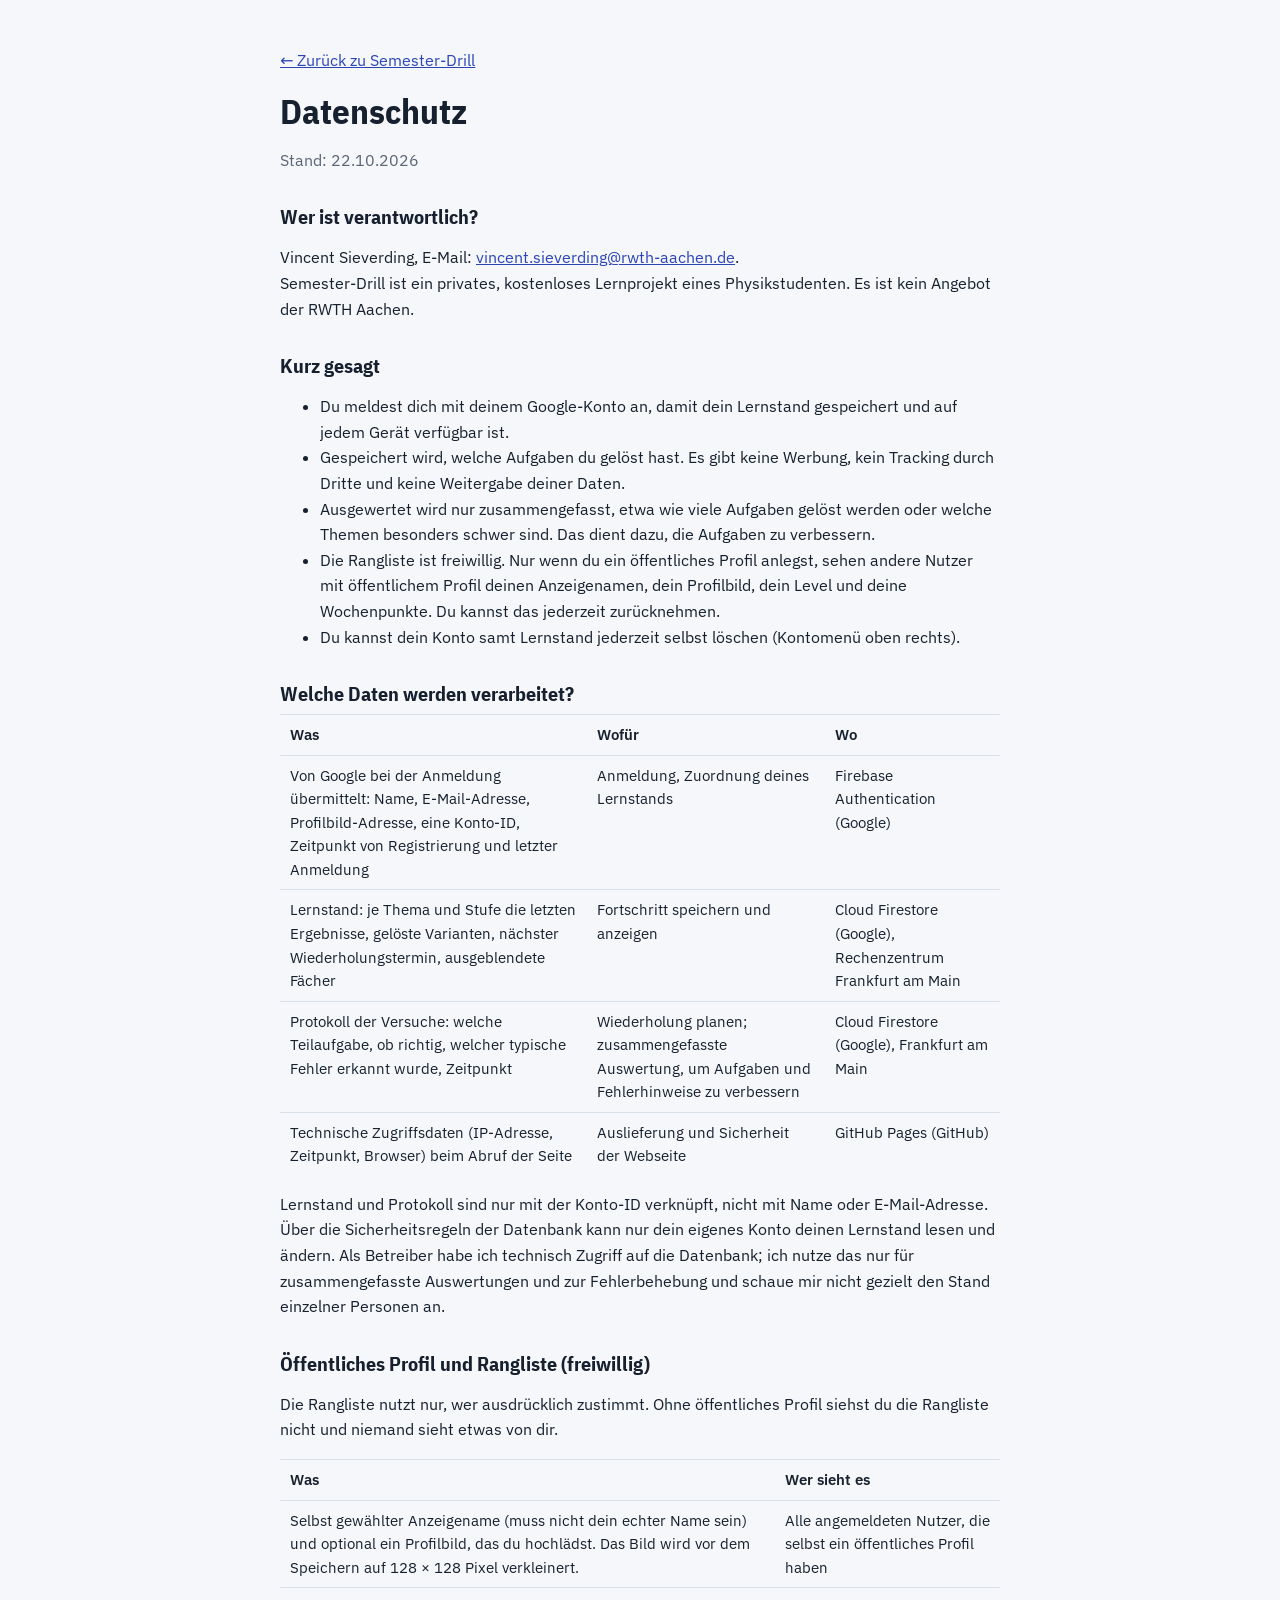
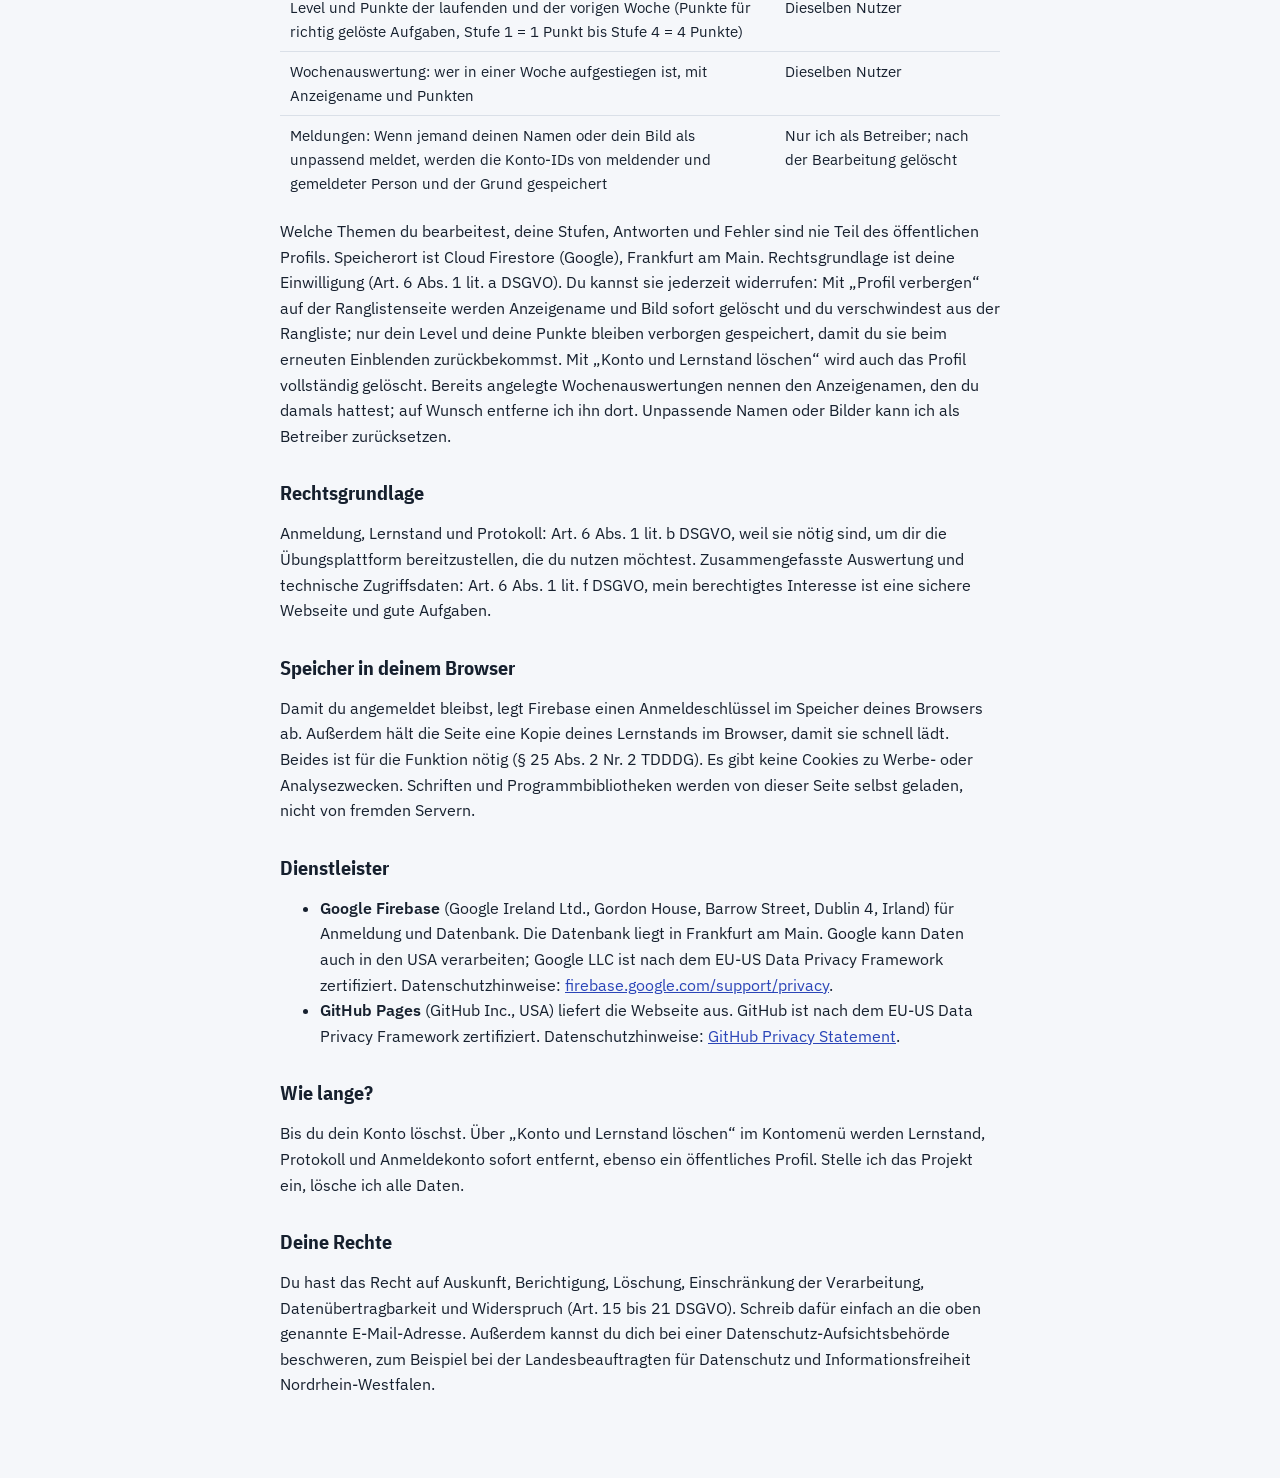
==== commit 80e518ad: "HM1 Stufe 4 im Aufbau der Westdickenberg-Klausur Co-Authored-By: Claude Opus 5.5 <noreply@anthropic." ====
--- a/datenschutz.html
+++ b/datenschutz.html
@@ -26,7 +26,7 @@
 <main>
 <p><a href="./">← Zurück zu Semester-Drill</a></p>
 <h1>Datenschutz</h1>
-<p class="muted">Stand: 21.10.2026</p>
+<p class="muted">Stand: 22.10.2026</p>
 
 <h2>Wer ist verantwortlich?</h2>
 <p>Vincent Sieverding, E-Mail: <a href="mailto:vincent.sieverding@rwth-aachen.de">vincent.sieverding@rwth-aachen.de</a>.<br>
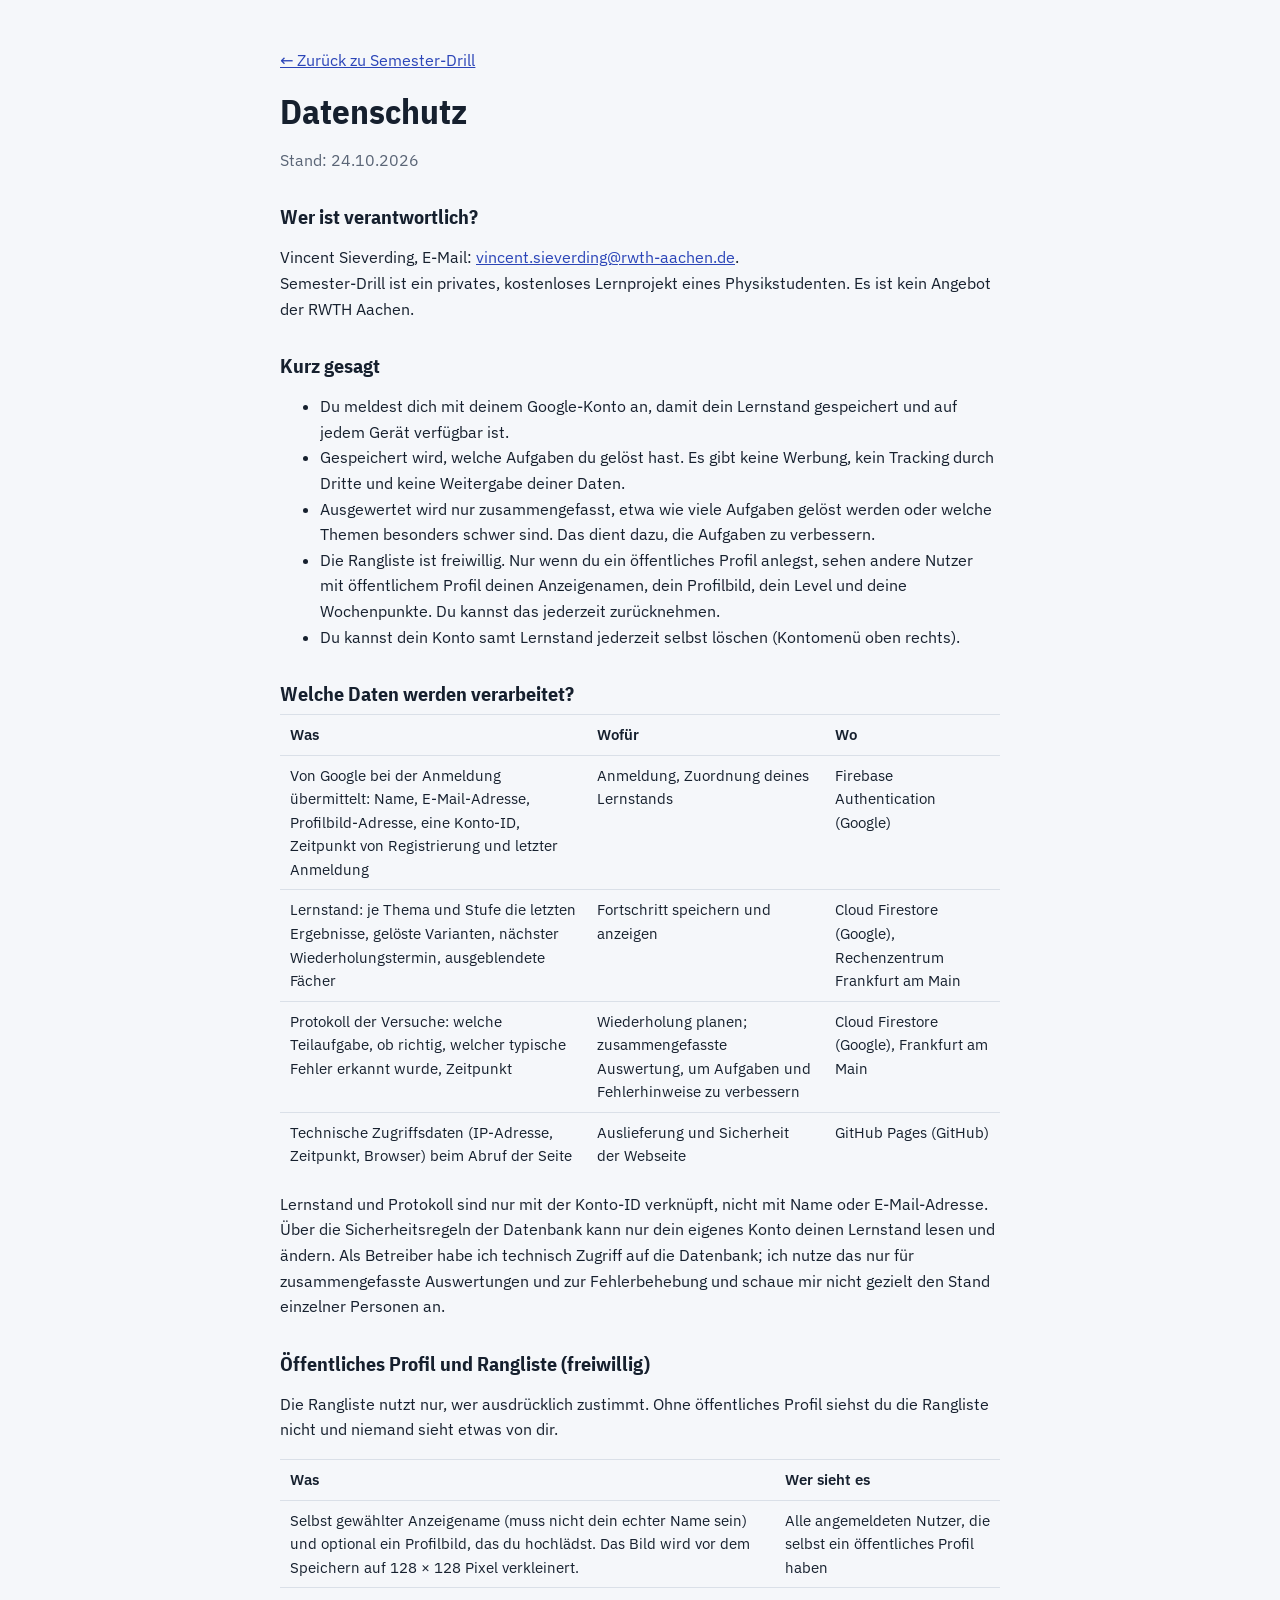
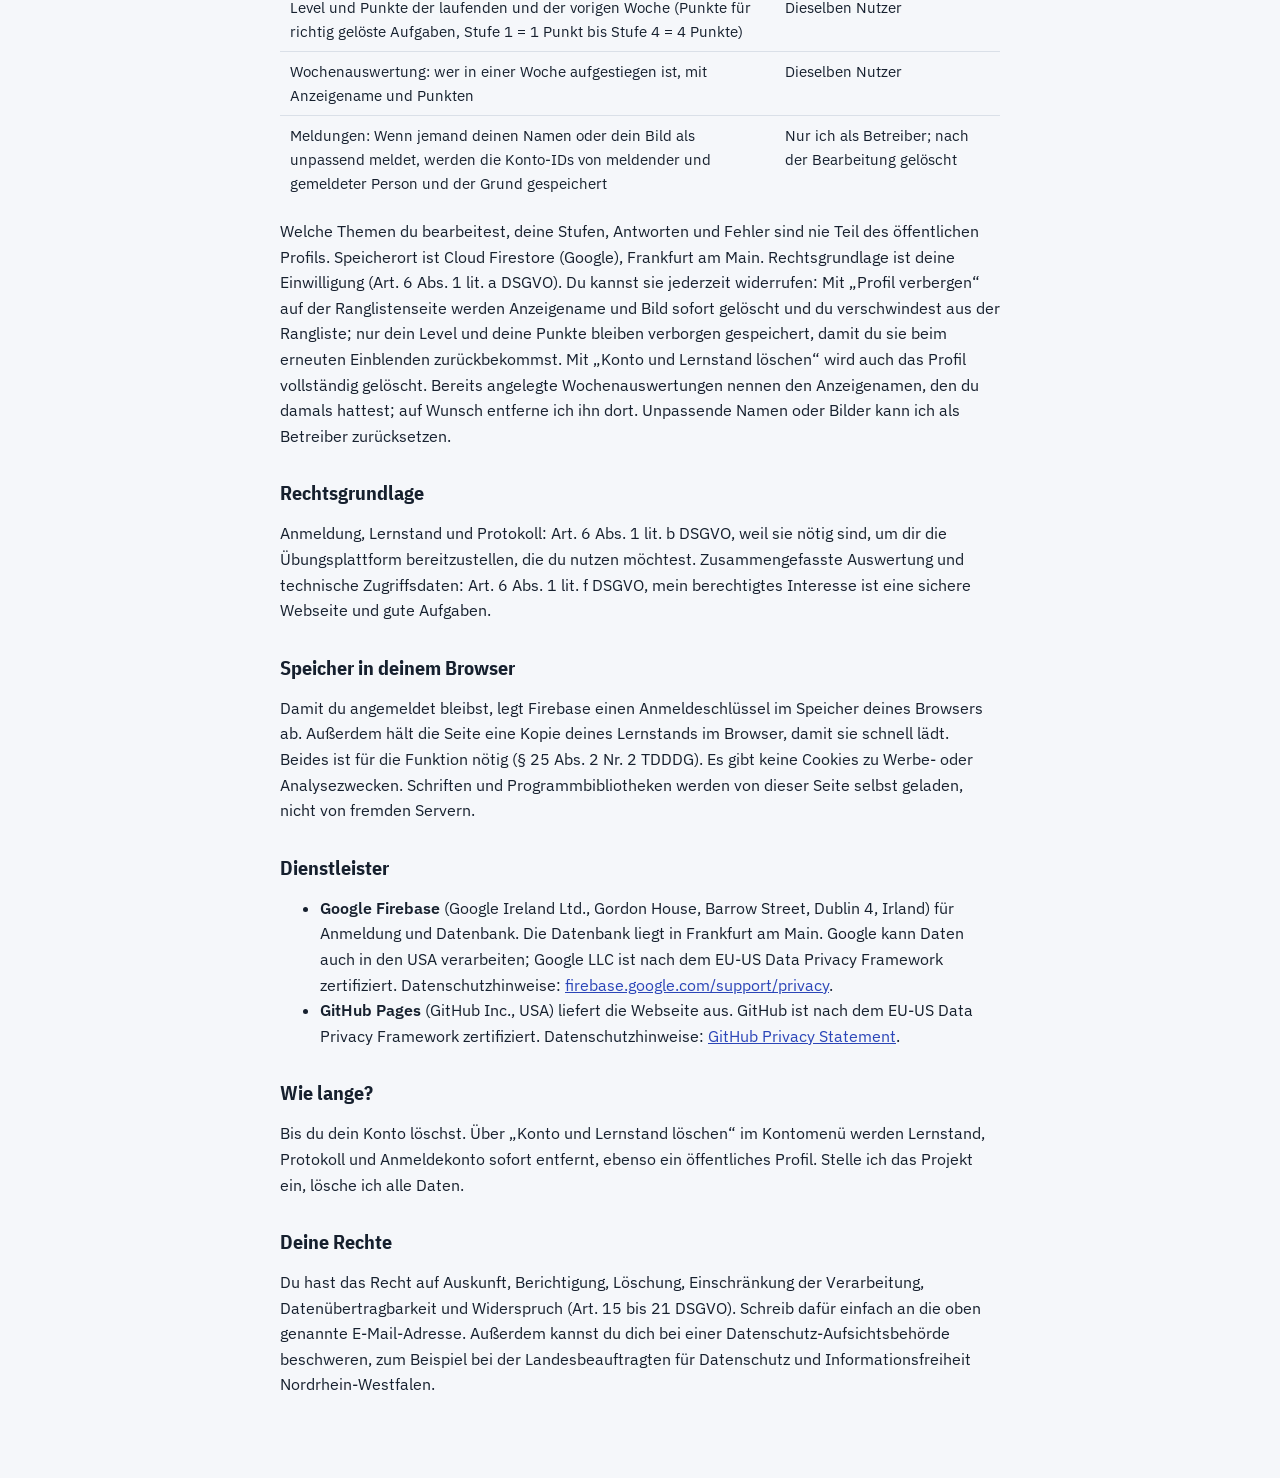
==== commit c306d66a: "Automatisch: MMP1 Übungsblatt 2 Co-Authored-By: Claude Opus 5.5 <noreply@anthropic.com>" ====
--- a/datenschutz.html
+++ b/datenschutz.html
@@ -26,7 +26,7 @@
 <main>
 <p><a href="./">← Zurück zu Semester-Drill</a></p>
 <h1>Datenschutz</h1>
-<p class="muted">Stand: 22.10.2026</p>
+<p class="muted">Stand: 24.10.2026</p>
 
 <h2>Wer ist verantwortlich?</h2>
 <p>Vincent Sieverding, E-Mail: <a href="mailto:vincent.sieverding@rwth-aachen.de">vincent.sieverding@rwth-aachen.de</a>.<br>
